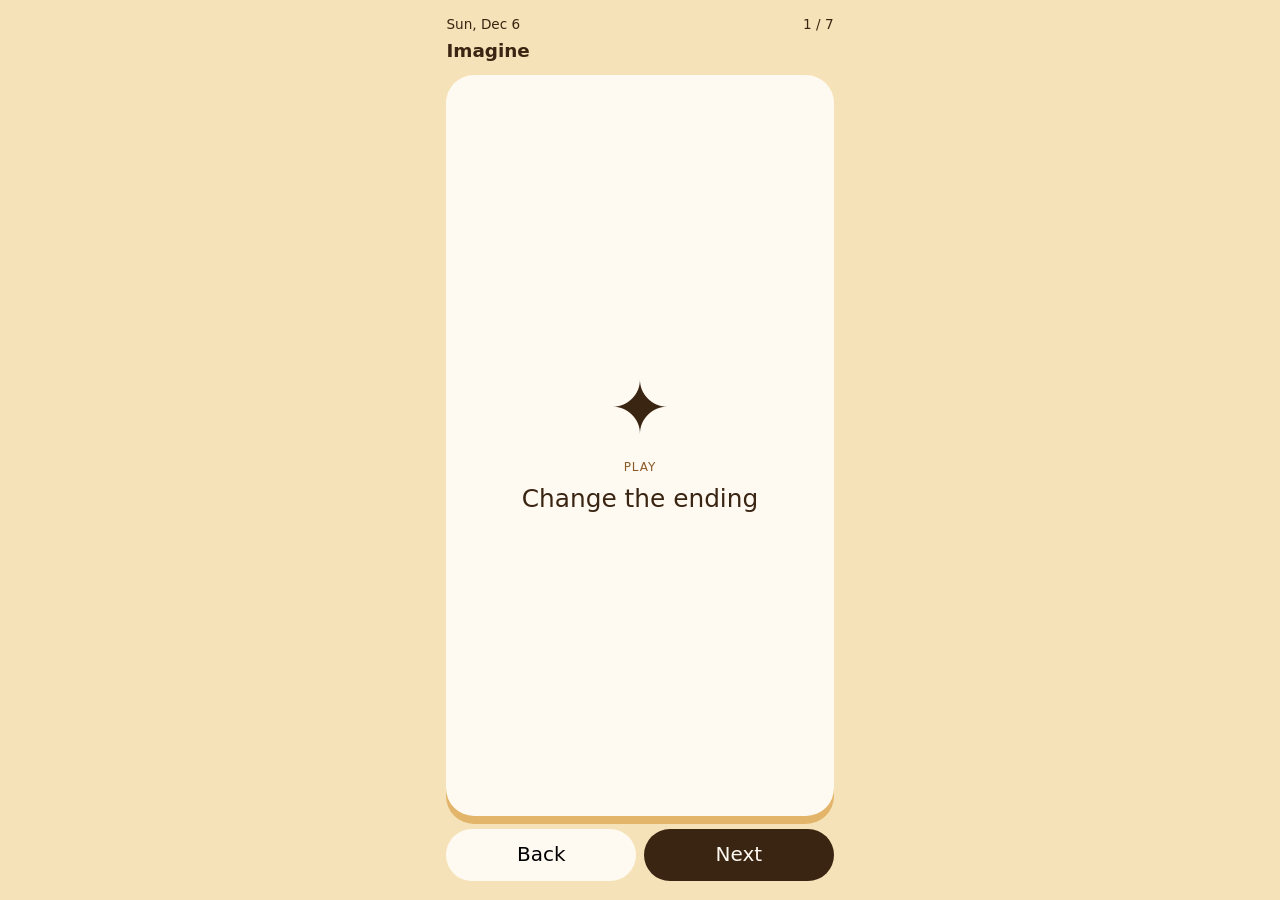
==== today.html @ ab962475 "Add site 1" ====
<!DOCTYPE html>
<html lang="en">
<head>
<meta charset="utf-8"/><meta name="robots" content="noindex,nofollow"/>
<meta name="viewport" content="width=device-width,initial-scale=1"/>
<title>Samaya today</title>
<style>
  body { margin:0; min-height:100dvh; background:#f6e2b8; color:#3a2412; font:20px/1.25 system-ui, sans-serif; }
  main { max-width:26rem; margin:0 auto; min-height:100dvh; display:flex; flex-direction:column; padding:1rem .9rem 1.2rem; box-sizing:border-box; }
  .top { display:flex; justify-content:space-between; align-items:center; font-size:.85rem; }
  h1 { font-size:1.15rem; margin:.4rem 0 .8rem; }
  #card { flex:1; background:#fffaf1; border-radius:28px; padding:1.4rem 1.1rem; display:flex; flex-direction:column; justify-content:center; box-shadow:0 8px 0 #e2b56a; }
  .emoji { font-size:4.5rem; text-align:center; }
  #kicker { text-align:center; letter-spacing:.08em; text-transform:uppercase; font-size:.75rem; color:#8a5a28; margin:.4rem 0; }
  #line { text-align:center; font-size:1.55rem; margin:.2rem 0 .8rem; }
  #go { display:none; text-align:center; background:#6f8f4e; color:#fff; text-decoration:none; border-radius:999px; padding:.8rem 1rem; font-size:1.15rem; }
  .nav { display:flex; gap:.5rem; margin-top:.8rem; }
  button { flex:1; font:inherit; border:0; border-radius:999px; padding:.85rem; background:#fffaf1; }
  #nextc { background:#3a2412; color:#fffaf1; }
</style>
</head>
<body>
<main>
  <div class="top"><span id="meta"></span><span id="count"></span></div>
  <h1 id="title">Today</h1>
  <div id="card">
    <div class="emoji" id="emoji">✦</div>
    <div id="kicker"></div>
    <p id="line"></p>
    <a id="go" href="#"></a>
  </div>
  <div class="nav">
    <button type="button" id="backc">Back</button>
    <button type="button" id="nextc">Next</button>
  </div>
</main>
<script>
const WORD = "./?mode=first-sound";
const LOOK = "./math/?mode=look";
const COUNT = "./math/?mode=count";
// Mon-first, 4 weeks. Week 1 Monday = Sep 28 2026 so Oct 3 is movement mirror.
const days = [
["Notice · Color detective","Pick one color. Hunt five things. Group light and dark. Draw the strangest find. Ask: What did you notice that I missed?","look","Look on 1, two taps.","word","First sound, two taps."],
["Notice · Sound map","Sit quiet for one minute. Mark each sound with a line, dot, or scribble. Make the sounds together. Ask: Near or far?","count","Two spoons, count 1–2.","word","First sound, two taps."],
["Notice · Texture studio","Paper over a safe texture. Rub with the side of a crayon. Combine three rubbings into a creature.","look","Finger-trace 2, then Look on 2.","word","One known word, slow then fast. No phone required."],
["Notice · Sink or float","Four safe objects. Predict, test in a shallow bowl, sort. Change one thing and test again.","count","Count the floaters, stay under 5.","word","First sound, two taps."],
["Notice · Shadow shapes","Flashlight, hands or a toy. Move nearer and farther. Tell a short shadow story. Ask: How can we make it huge?","look","Look on how many shadows, stay 1–5.","word","First sound, two taps."],
["Notice · Movement mirror","Take turns: slow, fast, high, low, twisty, tiny. Ask: Can your body show a feeling?","count","Count the moves you copy, up to 3.","skip","Skip letters. She is moving."],
["Notice · Tiny museum","She chooses three objects, names each one, and tells a tiny story. Ask: What should visitors know?","count","Count the three objects once.","word","First sound of one name she said."],
["Imagine · A box becomes","One cardboard box and tape. It can be a cave, a bus, a kitchen. Ask: What else could it be?","count","Count corners you can see, up to 4.","word","First sound, two taps."],
["Imagine · Finish my squiggle","You draw one loose line. She turns it into a picture. Switch. Name both.","look","Trace 1 or 2 for how many pictures.","skip","Skip letters if she is still drawing."],
["Imagine · Story trio","Three household objects. Beginning, a problem, a surprise ending. Ask: Then what happened?","count","Count the three objects.","word","First sound, two taps."],
["Imagine · Kitchen band","Three safe sound-makers. A beat, a quiet part, an ending. Ask: How do we know the song is done?","count","Count three beats together.","skip","Skip the phone."],
["Imagine · Pretend restaurant","Draw a tiny menu. Take turns as cook and guest. One silly dish, one problem.","count","Count spoons or plates, 1–3.","word","First sound, two taps."],
["Imagine · Adventure walk","You start: cross a river, tiptoe past a bear. She adds the next scene.","count","Count silly steps, up to 5.","skip","Skip the phone. You are walking."],
["Imagine · Change the ending","A familiar picture book. Stop before the end. Act two endings, then read the real one.","count","Count the two endings.","word","One word from the book, slow then fast."],
["Build · Tall tower","Blocks or boxes. Before a try: how tall? When it falls, change one thing only.","count","Count blocks, stop at 5.","word","First sound, two taps."],
["Build · Bridge for a toy","Cardboard, blocks, tape. A toy crosses a gap. Try a wider gap once.","count","Count tries, up to 3.","skip","Skip letters if the bridge is the whole sit."],
["Build · Ramp lab","Cardboard on books. Roll a ball or car. Change the height once. Ask: What changed the speed?","count","Count rolls, up to 5.","word","First sound, two taps."],
["Build · Animal shelter","A home for one stuffed animal: a door and a bed. Ask: What does your animal need?","count","Count the parts she added.","word","First sound of the animal name."],
["Build · Make it move","One chain: a ball knocks a block, or water turns something. Add one step only if she asks.","count","Count the steps, up to 3.","word","First sound, two taps."],
["Build · Living-room course","Together: step over, crawl under, balance, a finish. Ask: Easier or harder?","count","Count the stations, up to 4.","skip","Skip the phone."],
["Build · Redesign","She picks one build from the week. Change one thing. Compare the two.","look","Look on 1: one change.","word","First sound, two taps."],
["Express · Three colors","Only three colors. Mix, give it a title. You describe what you see. Do not guess her picture.","count","Count the three colors.","word","First sound, two taps."],
["Express · Family story","Toys or family. Where they go, what goes wrong, how they help. Ask: How is the character feeling?","count","Count characters, up to 3.","word","First sound of one name."],
["Express · Rhythm talk","You tap a short rhythm. She answers with her own. Trade who leads.","count","Count the taps, up to 4.","skip","Skip letters."],
["Express · Dough invention","Play dough: a tool, a creature, or a food. Ask: What can it do?","count","Count marks she makes, up to 5.","word","First sound, two taps."],
["Express · Puppet problem","Two puppets want the same seat. She invents up to three solutions.","count","Count two puppets, then her ideas.","skip","Skip the phone if the puppets hold her."],
["Express · Nature line","Safe fallen bits only. She lines them up by a rule she invents.","count","Count items, up to 5.","word","First sound, two taps."],
["Express · Wonder gallery","She picks favorites from the month and gives you a short tour. Ask: What are you proud of trying?","count","Count what she chose.","word","One word she says, slow then fast."]
];

const emotions = ["happy","sad","mad","surprised","proud","scared","calm","silly"];
const routines = [
"Shoes by the door. She puts one pair away.",
"Pour a little water into a cup. She drinks or waters a plant.",
"Wash hands: wet, soap, rinse, dry. You do it beside her.",
"One plate to the table. She carries it with two hands.",
"Coat or sweater on a hook.",
"Wipe one spot on the table.",
"Goodbye practice: hug, wave, one sentence, door stays closed."
];
const lionWeek = {
  "2026-10-14": "Name puzzle: lay S-A-M-A-Y-A on the matching letters, then say each sound.",
  // Fairview Lion plan week of Oct 5–9 2026 — blocks investigation
  "2026-10-05": "Blocks week: hold one block. What is this called?",
  "2026-10-06": "Blocks week: how do you play with these? Build one tiny thing.",
  "2026-10-07": "Blocks week: find three blocks in the room. Same or different?",
  "2026-10-08": "Blocks week: what do you want to find out about blocks?",
  "2026-10-09": "Blocks week: wooden block hunt. Where does this one live at school?"
};
const lion = [
"Say her name, then find the first sound.",
"Count real things toward 1–10. Stop at 5 if she wanders.",
"One letter and its sound. Trace it once in the air.",
"One shape in the room. Circle, square, or triangle.",
"Show and tell: she holds one object and says one sentence.",
"Circle time at home: sit, one song, then up.",
"One job she does herself. Shoes, cup, or backpack."
]
const kannada = [
"Kannada count: ondu, eraḍu, mūru. She echoes. Stop at three.",
"Song: sing one line of a lullaby she knows (Jo jo, or any Amma song). She hums back.",
"Story, four sentences: “Samaya bandalu. Aane banditu. Aane duḍḍitu. Samaya navalu.” She can change the animal.",
"Song: clap Ondu eraḍu mūru while walking.",
"Word play: mara, mane, amma. She picks one and you say a tiny sentence with it.",
"Story: simha (lion) and a mouse. One kind act. She shows it with toys.",
"Song: a festival or home song she already asks for. One verse only."
];
const BASE = new Date(2026, 8, 28, 12, 0, 0); // Mon Sep 28 2026
let extra = 0;
let step = 0;
function cardsFor(i, d, t) {
  const emo = emotions[i % emotions.length];
  const numHref = d[2] === "look" ? LOOK : COUNT;
  const play = d[0].split("·").pop().trim();
  const key = t.getFullYear() + "-" + String(t.getMonth()+1).padStart(2,"0") + "-" + String(t.getDate()).padStart(2,"0");
  const lionLine = lionWeek[key] || lion[i % lion.length];
  return [
    ["✦","Play", play],
    ["🙂", emo, "Make this face. One time."],
    ["🏠","Home", routines[i % routines.length].split(".")[0]],
    ["🦁","Lions", lionLine],
    ["123","Numbers", d[3].split(".")[0], numHref, "Numbers"],
    ["Aa","Letters", "First sound. Two taps.", WORD, "Letters"],
    ["ಕ","Kannada", kannada[i % kannada.length].split(".")[0]]
  ];
}
function render() {
  const t = new Date();
  t.setDate(t.getDate() + extra);
  t.setHours(12,0,0,0);
  let i = Math.round((t - BASE) / 86400000);
  i = ((i % 28) + 28) % 28;
  const pack = cardsFor(i, days[i], t);
  if (step >= pack.length) step = 0;
  if (step < 0) step = pack.length - 1;
  const c = pack[step];
  document.getElementById("title").textContent = days[i][0].split("·")[0].trim();
  document.getElementById("meta").textContent = t.toLocaleDateString("en-US", { weekday:"short", month:"short", day:"numeric" });
  document.getElementById("count").textContent = (step+1) + " / " + pack.length;
  document.getElementById("emoji").textContent = c[0];
  document.getElementById("kicker").textContent = c[1];
  document.getElementById("line").textContent = c[2];
  const go = document.getElementById("go");
  if (c[3]) { go.style.display = "block"; go.href = c[3]; go.textContent = c[4]; }
  else go.style.display = "none";
}
document.getElementById("nextc").onclick = () => { step += 1; render(); };
document.getElementById("backc").onclick = () => { step -= 1; render(); };
render();
</script>
</body>
</html>
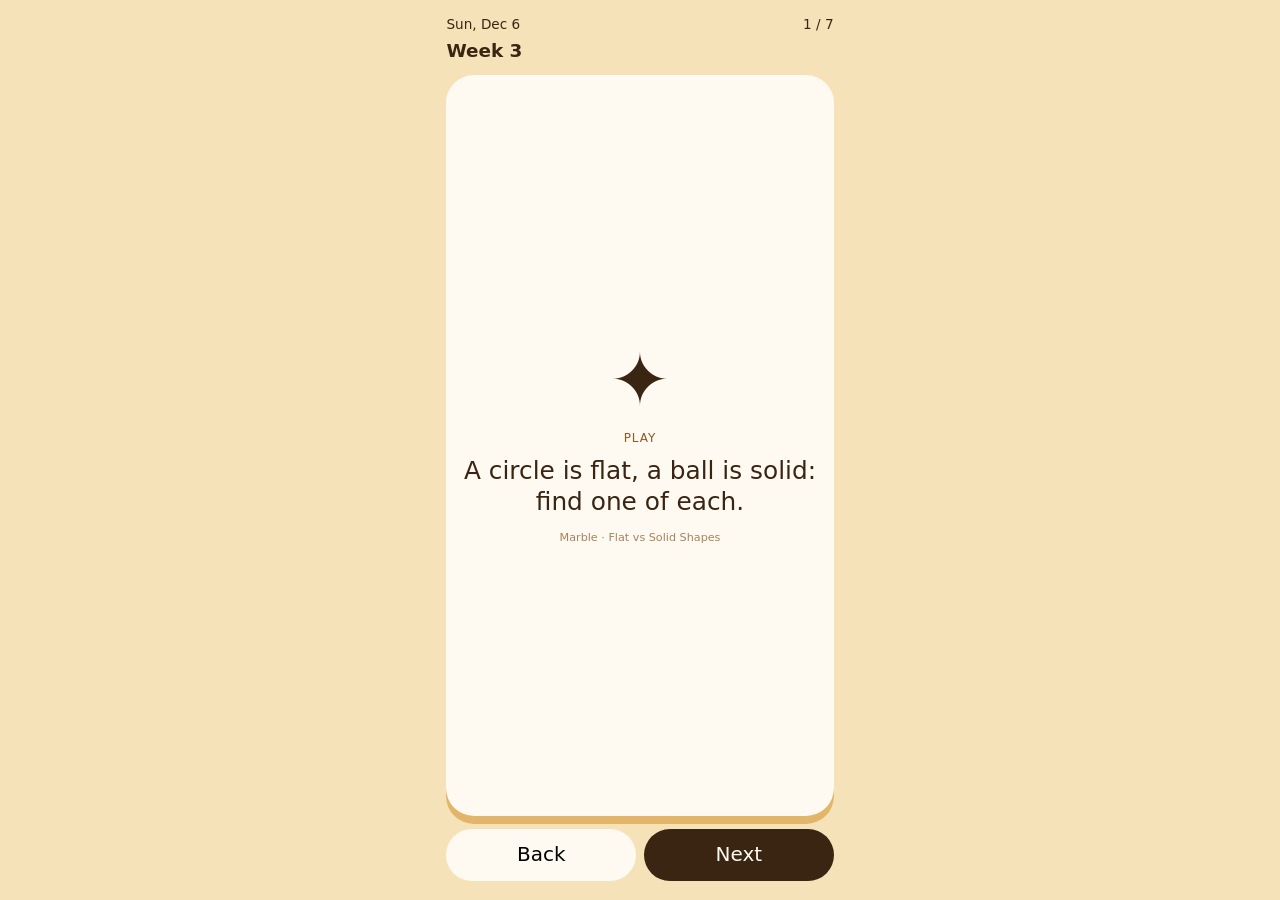
==== commit 48032854: "today.html: Marble age 4-6 progression from Oct 19, topic tags, ?date= override" ====
--- a/today.html
+++ b/today.html
@@ -13,6 +13,7 @@
   .emoji { font-size:4.5rem; text-align:center; }
   #kicker { text-align:center; letter-spacing:.08em; text-transform:uppercase; font-size:.75rem; color:#8a5a28; margin:.4rem 0; }
   #line { text-align:center; font-size:1.55rem; margin:.2rem 0 .8rem; }
+  #tag { text-align:center; font-size:.7rem; color:#8a5a28; opacity:.75; margin:0 0 .7rem; min-height:.9rem; }
   #go { display:none; text-align:center; background:#6f8f4e; color:#fff; text-decoration:none; border-radius:999px; padding:.8rem 1rem; font-size:1.15rem; }
   .nav { display:flex; gap:.5rem; margin-top:.8rem; }
   button { flex:1; font:inherit; border:0; border-radius:999px; padding:.85rem; background:#fffaf1; }
@@ -27,6 +28,7 @@
     <div class="emoji" id="emoji">✦</div>
     <div id="kicker"></div>
     <p id="line"></p>
+    <div id="tag"></div>
     <a id="go" href="#"></a>
   </div>
   <div class="nav">
@@ -108,6 +110,143 @@
 "Song: a festival or home song she already asks for. One verse only."
 ];
 const BASE = new Date(2026, 8, 28, 12, 0, 0); // Mon Sep 28 2026
+// ---- Marble Skill Taxonomy progression (ages 4–6), starts Mon Oct 19 2026 ----
+// Topic tags are exact Marble topic names (withmarbleapp/os-taxonomy, ODbL 1.0 / CC BY-SA 4.0).
+const TOGETHER = "./math/?mode=together";
+const NEWBASE = new Date(2026, 9, 19, 12, 0, 0); // Mon Oct 19 2026
+const P = [ // Play: shapes, position, measuring, science
+["Positional Language","Hide a toy; she tells you where it is: on, under, behind, or next to."],
+["2-D shapes","Shape hunt: find a circle, a square, and a triangle in the house."],
+["Types of Weather","Look out the window: is it sunny, cloudy, rainy, or windy?"],
+["Positional Language","Follow me: put the block behind the box, then on top of it."],
+["2-D shapes","Cut paper shapes; she picks out every triangle, big and small."],
+["Naming Common Animals","Name five toy animals, then find the bird."],
+["Measurable Attributes of Objects","Hold two things: which is heavy, which is light?"],
+["3-D shapes","Kitchen hunt: a ball is a sphere, a tin is a cylinder."],
+["Comparing Lengths & Heights","Build two towers; which one is taller?"],
+["Common Plants & Trees","Walk outside and name three plants: grass, a tree, a flower."],
+["Positional Language","Teddy walks left, then right, then in front of you."],
+["3-D shapes","Roll a ball and a block: which rolls? Say sphere and cube."],
+["Objects vs Materials","The cup is the thing; plastic is what it is made of. Touch and say."],
+["Comparing Lengths & Heights","Lay two strings side by side: which is longer?"],
+["2-D shapes","Make a circle, a square, and a triangle with string or sticks."],
+["3-D shapes","Find a cube, a sphere, a cylinder, and a cone in her toys."],
+["Flat vs Solid Shapes","Sort into two piles: flat paper shapes and solid blocks."],
+["Types of Weather","Weather walk: sunny, cloudy, windy, or foggy? Feel it."],
+["Naming Common Animals","Find a bird and a fish in a book: birds have feathers, fish swim."],
+["Comparing Lengths & Heights","Stand back to back: who is taller, who is shorter?"],
+["Flat vs Solid Shapes","A circle is flat, a ball is solid: find one of each."],
+["Objects vs Materials","Two spoons, metal and wood: same thing, different material."],
+["Common Plants & Trees","Find a tree: does it drop its leaves, or stay green?"],
+["Positional Language","Little course: step over, crawl under, stand beside, hide behind."],
+["Flat vs Solid Shapes","Feel a shape in a bag: flat or solid?"],
+["Naming Common Animals","Toy animal sort: birds, fish, and furry mammals."],
+["Comparing Lengths & Heights","Lie down next to the broom: are you longer or shorter?"],
+["Types of Weather","Draw today's weather: sun, cloud, rain, or wind."]
+];
+const F = [ // Feelings
+["Naming Basic Emotions","Make a happy face; what makes you happy?"],
+["Naming Basic Emotions","Make a sad face and name it: sad."],
+["Naming Basic Emotions","Show an angry face and stomp once: angry."],
+["Naming Basic Emotions","Make a scared face and name it: scared."],
+["Naming Basic Emotions","Show excited: jump once with a big smile."],
+["Naming Basic Emotions","Make a surprised face: big eyes, open mouth."],
+["Naming Basic Emotions","Point to a face in a book: what is that person feeling?"],
+["Naming Basic Emotions","You make a face; she guesses the feeling."],
+["Naming Basic Emotions","Ask how she feels; she answers, “I feel ___.”"],
+["Naming Basic Emotions","Teddy fell down: how does Teddy feel?"],
+["Naming Basic Emotions","Find someone happy and someone sad in a book."],
+["Naming Basic Emotions","At bedtime she finishes, “Today I felt ___.”"],
+["Words for Big Feelings","New word, calm: be slow and still together for three counts."],
+["Words for Big Feelings","New word, breathe: in through the nose, out slowly."],
+["Words for Big Feelings","New word, patience: wait five counts before the snack."],
+["Words for Big Feelings","New word, frustrated: like when the tower falls down."],
+["Words for Big Feelings","New word, settle: shake a jar of water and glitter and watch it settle."],
+["Words for Big Feelings","New word, disappointed: like when the park is closed."],
+["Simple Calming Strategies","Smell the flower, blow out the candle: three slow breaths."],
+["Simple Calming Strategies","Count slowly to ten together to calm down."],
+["Simple Calming Strategies","Choose a quiet calm spot and sit there once."],
+["Simple Calming Strategies","Squeeze a soft toy tight, then let go."],
+["Simple Calming Strategies","Pretend to be mad, then take one slow breath."],
+["Simple Calming Strategies","Show two ways to calm down: breathing and counting."],
+["Simple Calming Strategies","Ask: what helps you feel calm?"],
+["Simple Calming Strategies","Teddy is upset; she shows Teddy how to breathe."],
+["Simple Calming Strategies","Say it together: “Calm helps me think.”"],
+["Simple Calming Strategies","Trace up and down her fingers: breathe in up, out down."]
+];
+const NUM = [ // Numbers: [topic, line, NumberDeck mode]
+["Counting objects to 20","Line up 12 blocks; count them, touching each one.",COUNT],
+["Counting objects to 20","Scatter 8 spoons; count them without missing one.",COUNT],
+["Counting objects to 20","You say 15; she counts out 15 grapes from the bowl.",COUNT],
+["Counting objects to 20","Count every shoe by the door, up to 20.",COUNT],
+["Representing numbers with objects","You say 4; she holds up 4 fingers.",LOOK],
+["Representing numbers with objects","You say 6; she builds a 6-block tower.",COUNT],
+["Representing numbers with objects","She draws 5 dots for 5 toys.",LOOK],
+["Representing numbers with objects","One tally line for each jump, up to 5.",LOOK],
+["One More Each Time","Tower of 5, add one block: how many now?",COUNT],
+["One More Each Time","Three toys in a row, add one more: say 4.",COUNT],
+["One More Each Time","Is 8 one more than 7? Check with blocks.",COUNT],
+["One More Each Time","Show 6 fingers, then one more, then one less.",COUNT],
+["One More Each Time","On the stairs, each step up is one more number.",COUNT],
+["Comparing groups: more or fewer","Two block piles side by side: which has more?",LOOK],
+["Comparing groups: more or fewer","Count her cars and your cars: who has fewer?",LOOK],
+["Comparing groups: more or fewer","Make two groups that are equal.",LOOK],
+["Comparing groups: more or fewer","Three plates of crackers: which has the most, which the least?",LOOK],
+["Comparing groups: more or fewer","Give each cup a spoon: more cups or more spoons?",LOOK],
+["Addition as combining or putting together two","2 blocks and 1 block together: how many altogether?",TOGETHER],
+["Addition as combining or putting together two","3 toys come to a party, then 2 more join: how many now?",TOGETHER],
+["Addition as combining or putting together two","Push two small piles together and say the total.",TOGETHER],
+["Addition as combining or putting together two","4 grapes and 2 grapes in one bowl: how many?",TOGETHER],
+["Addition as combining or putting together two","She makes 5 from two groups, then pushes them together.",TOGETHER],
+["Subtraction as taking away or separating","5 crackers, eat 2: how many are left?",COUNT],
+["Subtraction as taking away or separating","Tower of 6, take one away: how many left?",COUNT],
+["Subtraction as taking away or separating","4 ducks in the bath, 1 swims away: how many left?",COUNT],
+["Subtraction as taking away or separating","Hide 2 of 5 blocks under a cup: how many still show?",COUNT],
+["Subtraction as taking away or separating","Take 3 away from 7 blocks and count what is left.",COUNT]
+];
+const LET = [ // Letters (WordDeck link stays)
+["Knowing all letters","Meet B: \u201cThis is B. It says /b/.\u201d Trace big B, then little b, in the air. Then two taps."],
+["Rhyming words","Cat, bat, dog: which one does not rhyme?"],
+["Rhyming words","Say a word that rhymes with hat."],
+["Rhyming words","Read a rhyming book and pause so she says the rhyme."],
+["Rhyming words","Bear rhymes with chair; she finds one more rhyme."],
+["Rhyming words","Sing Twinkle Twinkle; she sings the last word of each line."],
+["Syllables","Clap her name, Sa-ma-ya: three claps."],
+["Syllables","Clap but-ter-fly: three claps."],
+["Syllables","Rain and bow make? Rainbow!"],
+["Syllables","Clap the beats in Amma, then in elephant."],
+["Syllables","You say ba-na-na in pieces; she says it whole."],
+["Onsets & Rimes","/c/ and /at/ make? Cat!"],
+["Onsets & Rimes","/s/ and /un/ make? Sun!"],
+["Onsets & Rimes","What is the first sound in dog?"],
+["Onsets & Rimes","What is the last sound in cat?"],
+["Onsets & Rimes","Change the /c/ in cat to /b/: what word now?"],
+["Onsets & Rimes","What is the middle sound in pig?"],
+["Knowing all letters","Sing the ABC song, pointing at the letters."],
+["Knowing all letters","Show A, M, and S; she says their names."],
+["Knowing all letters","Find big B and little b, and name both."],
+["Knowing all letters","Mix up five letter cards; she names each one."],
+["Single Letter Sounds","New sound: r says /rrr/, like a tiger growl. Red, run."],
+["Single Letter Sounds","New sound: k says /k/, like kite."],
+["Single Letter Sounds","New sound: j says /j/, like jump. Jump once."],
+["Single Letter Sounds","New sound: v says /vvv/, like van."],
+["Single Letter Sounds","New sound: w says /w/, like wave. Wave!"],
+["Single Letter Sounds","New sound: y says /y/, like yes."],
+["Single Letter Sounds","New sound: z says /zzz/, like a buzzing bee."]
+];
+function newCardsFor(j, i, t) {
+  const key = t.getFullYear() + "-" + String(t.getMonth()+1).padStart(2,"0") + "-" + String(t.getDate()).padStart(2,"0");
+  const lionLine = lionWeek[key] || lion[i % lion.length];
+  return [
+    ["✦","Play", P[j][1], null, null, P[j][0]],
+    ["🙂","Feelings", F[j][1], null, null, F[j][0]],
+    ["🏠","Home", routines[i % routines.length].split(".")[0]],
+    ["🦁","Lions", lionLine],
+    ["123","Numbers", NUM[j][1], NUM[j][2], "Numbers", NUM[j][0]],
+    ["Bb","Letters", LET[j][1], WORD, "Letters", LET[j][0]],
+    ["ಕ","Kannada", kannada[i % kannada.length].split(".")[0]]
+  ];
+}
 let extra = 0;
 let step = 0;
 function cardsFor(i, d, t) {
@@ -122,26 +261,32 @@
     ["🏠","Home", routines[i % routines.length].split(".")[0]],
     ["🦁","Lions", lionLine],
     ["123","Numbers", d[3].split(".")[0], numHref, "Numbers"],
-    ["Aa","Letters", "First sound. Two taps.", WORD, "Letters"],
+    ["Bb","Letters", "Meet B: \u201cThis is B. It says /b/.\u201d Trace big B, then little b, in the air. Then two taps.", WORD, "Letters"],
     ["ಕ","Kannada", kannada[i % kannada.length].split(".")[0]]
   ];
 }
 function render() {
-  const t = new Date();
+  const q = new URLSearchParams(location.search).get("date");
+  const m = q && /^(\d{4})-(\d{2})-(\d{2})$/.exec(q);
+  const t = m ? new Date(+m[1], +m[2]-1, +m[3]) : new Date();
   t.setDate(t.getDate() + extra);
   t.setHours(12,0,0,0);
   let i = Math.round((t - BASE) / 86400000);
   i = ((i % 28) + 28) % 28;
-  const pack = cardsFor(i, days[i], t);
+  const isNew = t >= NEWBASE;
+  let j = Math.round((t - NEWBASE) / 86400000);
+  j = ((j % 28) + 28) % 28;
+  const pack = isNew ? newCardsFor(j, i, t) : cardsFor(i, days[i], t);
   if (step >= pack.length) step = 0;
   if (step < 0) step = pack.length - 1;
   const c = pack[step];
-  document.getElementById("title").textContent = days[i][0].split("·")[0].trim();
+  document.getElementById("title").textContent = isNew ? "Week " + (Math.floor(j / 7) + 1) : days[i][0].split("·")[0].trim();
   document.getElementById("meta").textContent = t.toLocaleDateString("en-US", { weekday:"short", month:"short", day:"numeric" });
   document.getElementById("count").textContent = (step+1) + " / " + pack.length;
   document.getElementById("emoji").textContent = c[0];
   document.getElementById("kicker").textContent = c[1];
   document.getElementById("line").textContent = c[2];
+  document.getElementById("tag").textContent = c[5] ? "Marble · " + c[5] : "";
   const go = document.getElementById("go");
   if (c[3]) { go.style.display = "block"; go.href = c[3]; go.textContent = c[4]; }
   else go.style.display = "none";
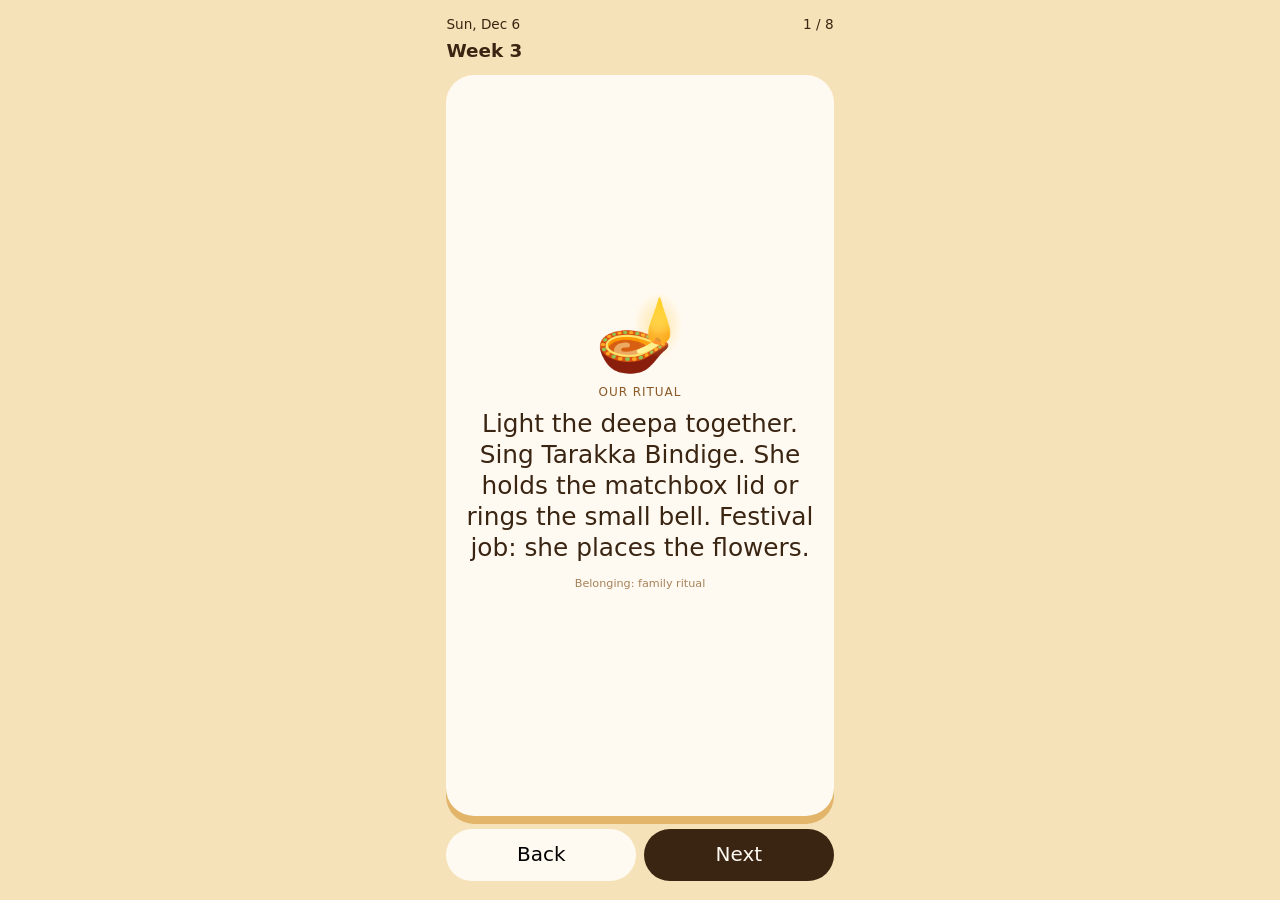
==== commit 4de315c9: "Add daily Our ritual card" ====
--- a/today.html
+++ b/today.html
@@ -14,10 +14,17 @@
   #kicker { text-align:center; letter-spacing:.08em; text-transform:uppercase; font-size:.75rem; color:#8a5a28; margin:.4rem 0; }
   #line { text-align:center; font-size:1.55rem; margin:.2rem 0 .8rem; }
   #tag { text-align:center; font-size:.7rem; color:#8a5a28; opacity:.75; margin:0 0 .7rem; min-height:.9rem; }
+  #gum { display:none; text-align:center; color:#3a2412; text-decoration:none; border:2px solid #3a2412; border-radius:999px; padding:.7rem 1rem; font-size:1.05rem; margin-top:.55rem; }
   #go { display:none; text-align:center; background:#6f8f4e; color:#fff; text-decoration:none; border-radius:999px; padding:.8rem 1rem; font-size:1.15rem; }
   .nav { display:flex; gap:.5rem; margin-top:.8rem; }
   button { flex:1; font:inherit; border:0; border-radius:999px; padding:.85rem; background:#fffaf1; }
   #nextc { background:#3a2412; color:#fffaf1; }
+  #kn { display:none; text-align:center; font-size:1.05rem; margin:0 0 .7rem; color:#5a3a1a; }
+  #said { display:none; text-align:center; font-size:.85rem; }
+  #said .row { display:flex; gap:.4rem; justify-content:center; align-items:center; margin:.2rem 0 .35rem; }
+  #said button { flex:0 0 auto; padding:.45rem .9rem; font-size:.85rem; border:2px solid #6f8f4e; background:#fffaf1; color:#3a2412; }
+  #said button.on { background:#6f8f4e; color:#fff; }
+  #saidn { font-size:.7rem; color:#8a5a28; opacity:.8; }
 </style>
 </head>
 <body>
@@ -28,8 +35,11 @@
     <div class="emoji" id="emoji">✦</div>
     <div id="kicker"></div>
     <p id="line"></p>
+    <p id="kn" lang="kn"></p>
     <div id="tag"></div>
+    <div id="said"><div class="row"><span>She said it herself:</span><button type="button" id="sayY">Yes</button><button type="button" id="sayN">Not yet</button></div><div id="saidn"></div></div>
     <a id="go" href="#"></a>
+    <a id="gum" href="./gumball.html">Gumball machine</a>
   </div>
   <div class="nav">
     <button type="button" id="backc">Back</button>
@@ -114,6 +124,7 @@
 // Topic tags are exact Marble topic names (withmarbleapp/os-taxonomy, ODbL 1.0 / CC BY-SA 4.0).
 const TOGETHER = "./math/?mode=together";
 const NEWBASE = new Date(2026, 9, 19, 12, 0, 0); // Mon Oct 19 2026
+const GUM = new Set(["Counting objects to 20","One More Each Time"]); // topics that also link the gumball machine
 const P = [ // Play: shapes, position, measuring, science
 ["Positional Language","Hide a toy; she tells you where it is: on, under, behind, or next to."],
 ["2-D shapes","Shape hunt: find a circle, a square, and a triangle in the house."],
@@ -234,19 +245,70 @@
 ["Single Letter Sounds","New sound: y says /y/, like yes."],
 ["Single Letter Sounds","New sound: z says /zzz/, like a buzzing bee."]
 ];
+// Weekly kitchen math, Saturdays of the 28-day plan (j % 7 === 5). Lines rotate by week (Math.floor(j/7)).
+const KITCHEN = [
+["Measurable Attributes of Objects","Fill a cup halfway with water for dosa batter or rice. Half or full? How much more?"],
+["Counting objects to 20","Set the table: Appa, Amma, Samaya. How many spoons?"],
+["Addition as combining or putting together two","Count peas or grapes into 3 bowls, 2 each. How many altogether?"],
+["Measurable Attributes of Objects","Pour a cup of rice into two small cups. Same or different?"]
+];
+// Weekly fair-share (early division), Wednesdays of the 28-day plan (j % 7 === 2).
+const SHARE = [
+["Comparing groups: more or fewer","Share 6 grapes between you and Teddy. How many each?"],
+["Comparing groups: more or fewer","4 blocks for 2 friends. Is that fair?"],
+["Comparing groups: more or fewer","8 crackers on 2 plates. Same on each?"],
+["Comparing groups: more or fewer","3 toys, 3 friends. One each."]
+];
+// Weekly "Speak up" card (Montessori Grace & Courtesy), Fridays of the 28-day plan (j % 7 === 4).
+// 4th field = Marble topic label(s), exact names from os-taxonomy topics.json (English, Speaking & Listening, age 4+).
+const SPEAK = [
+["Choices","Offer two real choices: which book first? Dosa or idli? Go with what she picks. She says, \u201cI want ___, please.\u201d","ನನಗೆ ___ ಬೇಕು. (nanage ___ bēku)","Describing Aloud"],
+["Pickup question","Play pickup at home: Amma is Ms. Tania, she asks one question. Then at pickup, she asks Ms. Tania one question herself.","ನಾನು ಒಂದು ಪ್ರಶ್ನೆ ಕೇಳಬಹುದಾ? (nānu ondu praśne kēḷabahudā?)","Asking Questions"],
+["Library","At the library, she asks the librarian for a book herself. Amma stands beside her. \u201cExcuse me, can I have a book about ___?\u201d","___ ಬಗ್ಗೆ ಒಂದು ಪುಸ್ತಕ ಬೇಕು. (___ bagge ondu pustaka bēku)","Asking Questions, Describing Aloud"],
+["Body words & turns","She points and says, \u201cMy ___ hurts here.\u201d Then with a toy: \u201cCan I have a turn, please?\u201d","ನನಗೆ ಇಲ್ಲಿ ನೋವಾಗುತ್ತಿದೆ. ನನಗೂ ಕೊಡು. (nanage illi nōvāguttide. nanagū koḍu.)","Describing Aloud, Listening and responding"]
+];
 function newCardsFor(j, i, t) {
   const key = t.getFullYear() + "-" + String(t.getMonth()+1).padStart(2,"0") + "-" + String(t.getDate()).padStart(2,"0");
   const lionLine = lionWeek[key] || lion[i % lion.length];
-  return [
+  // Same ritual every day. She holds the lid or rings the bell; she does not light the flame.
+  let ritual = "Light the deepa together. Sing Tarakka Bindige. She holds the matchbox lid or rings the small bell. Festival job: she places the flowers.";
+  if (j % 7 === 5) ritual = "Light the deepa together. Sing Tarakka Bindige. She holds the matchbox lid or rings the small bell. Kitchen math is her Saturday job with Amma, the same job every week. Festival job: she places the flowers.";
+  const out = [
+    ["🪔","Our ritual", ritual, null, null, "Belonging: family ritual"],
     ["✦","Play", P[j][1], null, null, P[j][0]],
     ["🙂","Feelings", F[j][1], null, null, F[j][0]],
     ["🏠","Home", routines[i % routines.length].split(".")[0]],
     ["🦁","Lions", lionLine],
-    ["123","Numbers", NUM[j][1], NUM[j][2], "Numbers", NUM[j][0]],
+    ["123","Numbers", NUM[j][1], NUM[j][2], "Numbers", NUM[j][0], GUM.has(NUM[j][0])],
     ["Bb","Letters", LET[j][1], WORD, "Letters", LET[j][0]],
     ["ಕ","Kannada", kannada[i % kannada.length].split(".")[0]]
   ];
+  if (j % 7 === 4) {
+    const w = SPEAK[Math.floor(j / 7)];
+    const h = out.findIndex(c => c[1] === "Home");
+    out.splice(h, 0, ["💬","Speak up · " + w[0], w[1], null, null, null, false, { kn: w[2], key: key, mt: w[3] }]);
+  }
+  if (j % 7 === 2) {
+    const w = SHARE[Math.floor(j / 7)];
+    const n = out.findIndex(c => c[1] === "Numbers");
+    out.splice(n, 0, ["🍇","Share it out", w[1], null, null, w[0]]);
+  }
+  if (j % 7 === 5) {
+    const w = KITCHEN[Math.floor(j / 7)];
+    const n = out.findIndex(c => c[1] === "Numbers");
+    out.splice(n, 0, ["🥄","Kitchen math", w[1], null, null, w[0]]);
+  }
+  return out;
 }
+const SKEY = "samaya-speakup:";
+function sayGet(k) { try { return localStorage.getItem(SKEY + k); } catch (e) { return null; } }
+function saySet(k, v) { try { localStorage.setItem(SKEY + k, v); } catch (e) {} }
+function sayCount() {
+  let n = 0;
+  try { for (let x = 0; x < localStorage.length; x++) { const k = localStorage.key(x); if (k && k.indexOf(SKEY) === 0 && localStorage.getItem(k) === "yes") n++; } } catch (e) {}
+  return n;
+}
+let sayKey = null;
 let extra = 0;
 let step = 0;
 function cardsFor(i, d, t) {
@@ -286,13 +348,28 @@
   document.getElementById("emoji").textContent = c[0];
   document.getElementById("kicker").textContent = c[1];
   document.getElementById("line").textContent = c[2];
-  document.getElementById("tag").textContent = c[5] ? "Marble · " + c[5] : "";
+  const sp = c[7];
+  document.getElementById("tag").textContent = sp ? "Marble · " + sp.mt : (c[5] ? (c[5].indexOf("Belonging:") === 0 ? c[5] : "Marble · " + c[5]) : "");
+  const kn = document.getElementById("kn");
+  kn.style.display = sp ? "block" : "none"; kn.textContent = sp ? sp.kn : "";
+  sayKey = sp ? sp.key : null;
+  document.getElementById("said").style.display = sp ? "block" : "none";
+  if (sp) {
+    const v = sayGet(sp.key);
+    document.getElementById("sayY").className = v === "yes" ? "on" : "";
+    document.getElementById("sayN").className = v === "no" ? "on" : "";
+    const n = sayCount();
+    document.getElementById("saidn").textContent = "Said it herself: " + n + (n === 1 ? " time" : " times");
+  }
   const go = document.getElementById("go");
   if (c[3]) { go.style.display = "block"; go.href = c[3]; go.textContent = c[4]; }
   else go.style.display = "none";
+  document.getElementById("gum").style.display = c[6] ? "block" : "none";
 }
 document.getElementById("nextc").onclick = () => { step += 1; render(); };
 document.getElementById("backc").onclick = () => { step -= 1; render(); };
+document.getElementById("sayY").onclick = () => { if (sayKey) { saySet(sayKey, "yes"); render(); } };
+document.getElementById("sayN").onclick = () => { if (sayKey) { saySet(sayKey, "no"); render(); } };
 render();
 </script>
 </body>
